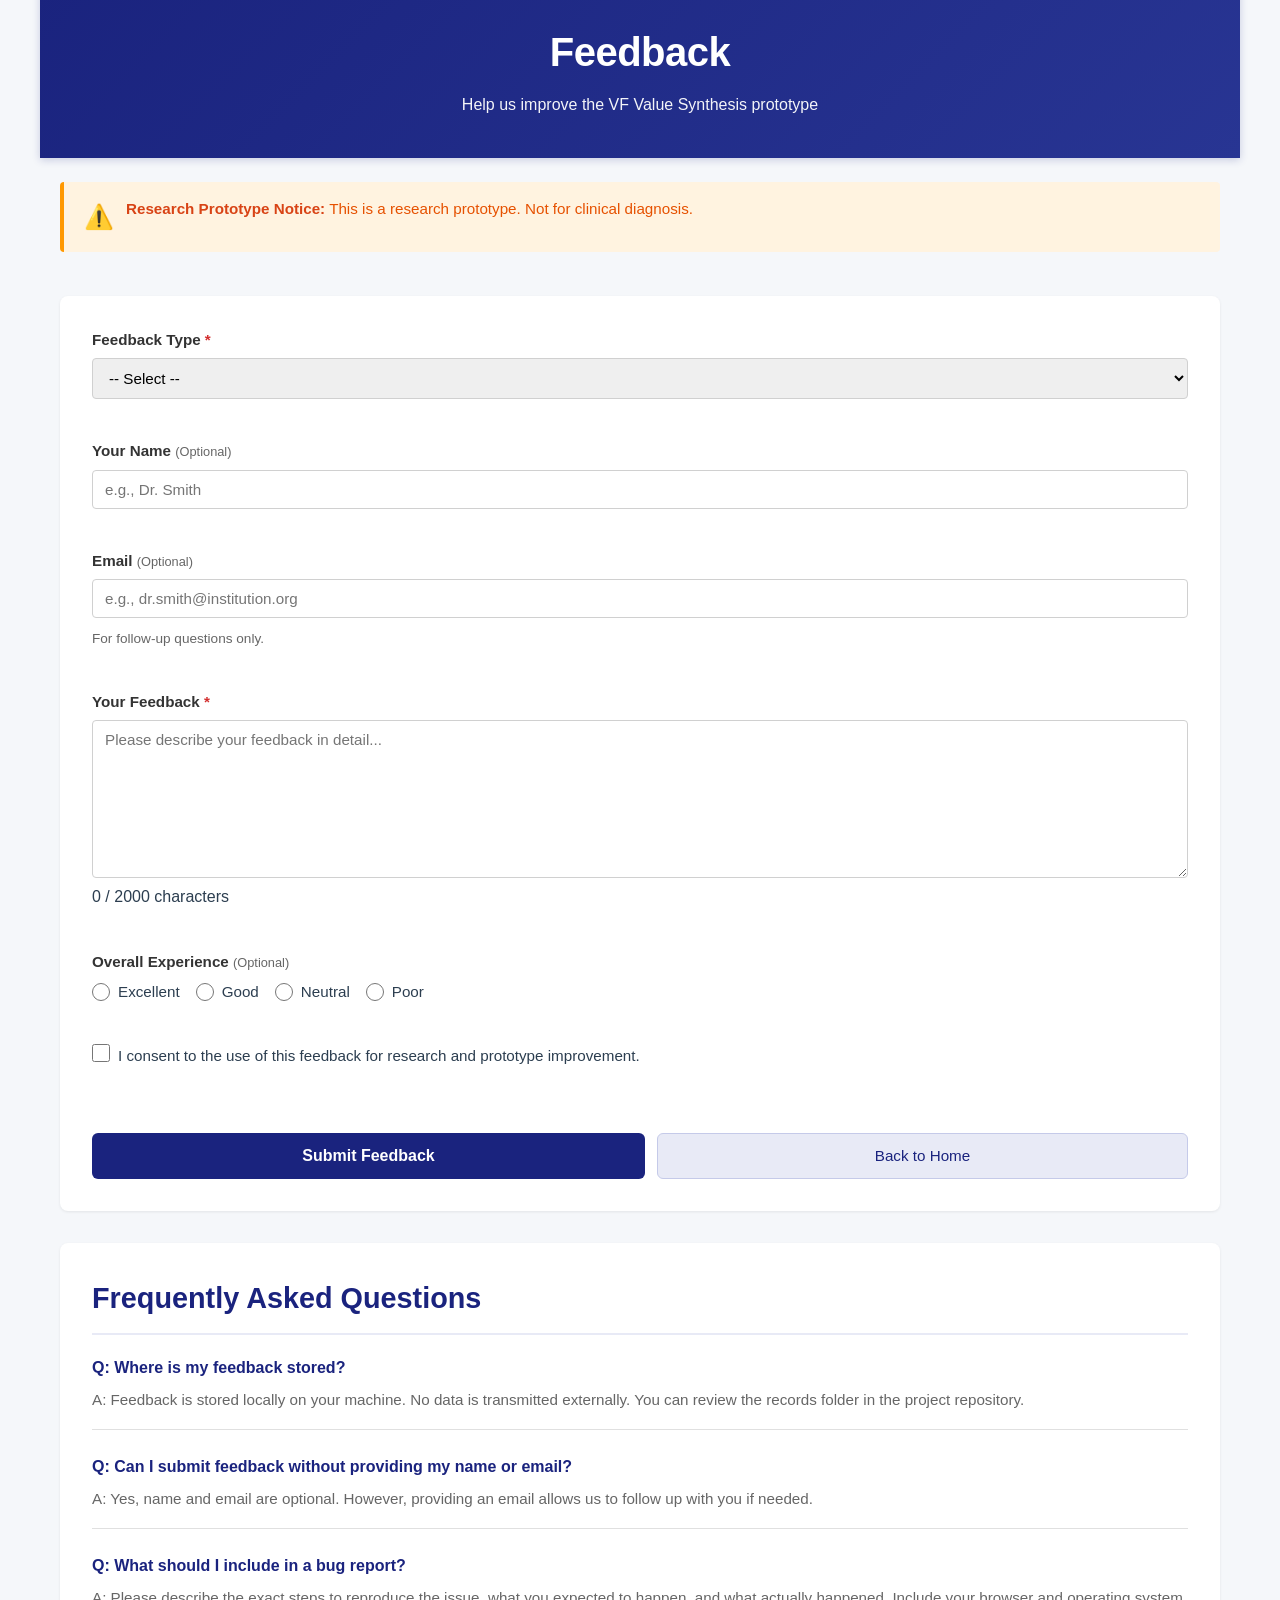
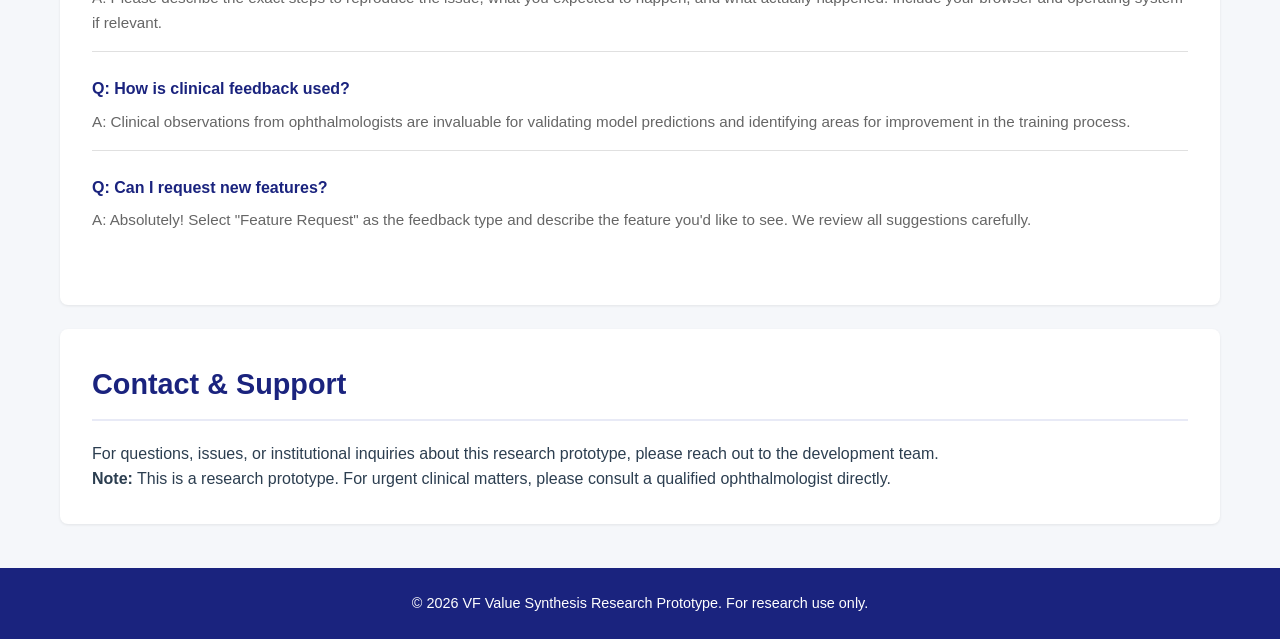
==== feedback.html @ eda14f96 "Initial commit: VF Value Synthesis - Medical AI Research Prototype - Refactored Jupyter notebook int" ====
<!DOCTYPE html>
<html lang="en">
<head>
    <meta charset="UTF-8">
    <meta name="viewport" content="width=device-width, initial-scale=1.0">
    <title>Feedback - VF Value Synthesis</title>
    <link rel="stylesheet" href="css/styles.css">
</head>
<body>
    <div class="container">
        <!-- Header -->
        <header class="header">
            <div class="header-content">
                <h1 class="header-title">Feedback</h1>
                <p class="header-subtitle">Help us improve the VF Value Synthesis prototype</p>
            </div>
        </header>

        <!-- Research Prototype Notice -->
        <div class="disclaimer-banner">
            <div class="disclaimer-icon">⚠️</div>
            <div class="disclaimer-text">
                <strong>Research Prototype Notice:</strong> This is a research prototype. Not for clinical diagnosis.
            </div>
        </div>

        <!-- Main Content -->
        <main class="main-content">
            <!-- Feedback Form Section -->
            <section class="section feedback-section">
                <form id="feedbackForm" class="feedback-form">
                    <!-- Feedback Type -->
                    <div class="form-group">
                        <label for="feedbackType" class="form-label">Feedback Type <span class="required-asterisk">*</span></label>
                        <select id="feedbackType" name="feedbackType" required class="form-select">
                            <option value="">-- Select --</option>
                            <option value="bug">Bug Report</option>
                            <option value="usability">Usability Suggestion</option>
                            <option value="feature">Feature Request</option>
                            <option value="clinical">Clinical Observation</option>
                            <option value="other">Other</option>
                        </select>
                        <span class="form-error" id="typeError"></span>
                    </div>

                    <!-- Your Name (Optional) -->
                    <div class="form-group">
                        <label for="name" class="form-label">Your Name <span class="optional-label">(Optional)</span></label>
                        <input 
                            type="text" 
                            id="name" 
                            name="name" 
                            placeholder="e.g., Dr. Smith"
                            class="form-input"
                        >
                    </div>

                    <!-- Your Email (Optional) -->
                    <div class="form-group">
                        <label for="email" class="form-label">Email <span class="optional-label">(Optional)</span></label>
                        <input 
                            type="email" 
                            id="email" 
                            name="email" 
                            placeholder="e.g., dr.smith@institution.org"
                            class="form-input"
                        >
                        <span class="form-help-text">For follow-up questions only.</span>
                    </div>

                    <!-- Feedback Message -->
                    <div class="form-group">
                        <label for="message" class="form-label">Your Feedback <span class="required-asterisk">*</span></label>
                        <textarea 
                            id="message" 
                            name="message" 
                            rows="8" 
                            placeholder="Please describe your feedback in detail..."
                            required
                            class="form-textarea"
                        ></textarea>
                        <span class="form-error" id="messageError"></span>
                        <div class="char-count">
                            <span id="charCount">0</span> / 2000 characters
                        </div>
                    </div>

                    <!-- Rating (Optional) -->
                    <div class="form-group">
                        <label class="form-label">Overall Experience <span class="optional-label">(Optional)</span></label>
                        <div class="rating-group">
                            <label class="radio-label">
                                <input type="radio" name="rating" value="excellent" class="form-radio">
                                <span>Excellent</span>
                            </label>
                            <label class="radio-label">
                                <input type="radio" name="rating" value="good" class="form-radio">
                                <span>Good</span>
                            </label>
                            <label class="radio-label">
                                <input type="radio" name="rating" value="neutral" class="form-radio">
                                <span>Neutral</span>
                            </label>
                            <label class="radio-label">
                                <input type="radio" name="rating" value="poor" class="form-radio">
                                <span>Poor</span>
                            </label>
                        </div>
                    </div>

                    <!-- Consent Checkbox -->
                    <div class="form-group">
                        <label class="checkbox-label-large">
                            <input type="checkbox" id="consent" name="consent" class="form-checkbox">
                            <span>I consent to the use of this feedback for research and prototype improvement.</span>
                        </label>
                    </div>

                    <!-- Submit Button -->
                    <div class="form-actions">
                        <button type="submit" id="submitFeedback" class="btn btn-primary btn-large">
                            Submit Feedback
                        </button>
                        <a href="index.html" class="btn btn-secondary">Back to Home</a>
                    </div>
                </form>

                <!-- Success Message -->
                <div id="feedbackSuccess" class="success-message" style="display: none;">
                    <h3>Thank You!</h3>
                    <p>Your feedback has been recorded locally and will help improve future versions of this prototype.</p>
                    <a href="index.html" class="btn btn-primary">Return to Home</a>
                </div>

                <!-- Error Message -->
                <div id="feedbackError" class="error-message" style="display: none;"></div>
            </section>

            <!-- FAQ Section -->
            <section class="section faq-section">
                <h2>Frequently Asked Questions</h2>
                
                <div class="faq-item">
                    <h4>Q: Where is my feedback stored?</h4>
                    <p>A: Feedback is stored locally on your machine. No data is transmitted externally. You can review the records folder in the project repository.</p>
                </div>

                <div class="faq-item">
                    <h4>Q: Can I submit feedback without providing my name or email?</h4>
                    <p>A: Yes, name and email are optional. However, providing an email allows us to follow up with you if needed.</p>
                </div>

                <div class="faq-item">
                    <h4>Q: What should I include in a bug report?</h4>
                    <p>A: Please describe the exact steps to reproduce the issue, what you expected to happen, and what actually happened. Include your browser and operating system if relevant.</p>
                </div>

                <div class="faq-item">
                    <h4>Q: How is clinical feedback used?</h4>
                    <p>A: Clinical observations from ophthalmologists are invaluable for validating model predictions and identifying areas for improvement in the training process.</p>
                </div>

                <div class="faq-item">
                    <h4>Q: Can I request new features?</h4>
                    <p>A: Absolutely! Select "Feature Request" as the feedback type and describe the feature you'd like to see. We review all suggestions carefully.</p>
                </div>
            </section>

            <!-- Contact Information -->
            <section class="section contact-section">
                <h2>Contact & Support</h2>
                <p>For questions, issues, or institutional inquiries about this research prototype, please reach out to the development team.</p>
                <p><strong>Note:</strong> This is a research prototype. For urgent clinical matters, please consult a qualified ophthalmologist directly.</p>
            </section>
        </main>
    </div>

    <!-- Footer -->
    <footer class="footer">
        <p>&copy; 2026 VF Value Synthesis Research Prototype. For research use only.</p>
    </footer>

    <!-- JavaScript -->
    <script src="js/app.js"></script>
</body>
</html>
---- css/styles.css ----
/* ============================================================================
   VF Value Synthesis - Global Styles
   ============================================================================ */

* {
    margin: 0;
    padding: 0;
    box-sizing: border-box;
}

html, body {
    height: 100%;
}

body {
    font-family: -apple-system, BlinkMacSystemFont, 'Segoe UI', Roboto, 'Helvetica Neue', Arial, sans-serif;
    color: #2c3e50;
    background-color: #f5f7fa;
    line-height: 1.6;
}

/* ============================================================================
   Layout
   ============================================================================ */

.container {
    max-width: 1200px;
    margin: 0 auto;
    padding: 0 20px;
    display: flex;
    flex-direction: column;
    min-height: 100vh;
}

/* ============================================================================
   Header
   ============================================================================ */

.header {
    background: linear-gradient(135deg, #1a237e 0%, #283593 100%);
    color: white;
    padding: 40px 20px;
    margin: -20px -20px 0 -20px;
    text-align: center;
    box-shadow: 0 2px 8px rgba(26, 35, 126, 0.2);
}

.header-content {
    max-width: 1200px;
    margin: 0 auto;
}

.header-title {
    font-size: 2.5rem;
    font-weight: 700;
    margin-bottom: 8px;
    letter-spacing: -0.5px;
}

.header-subtitle {
    font-size: 1rem;
    opacity: 0.95;
    font-weight: 300;
}

/* ============================================================================
   Disclaimer Banner
   ============================================================================ */

.disclaimer-banner {
    display: flex;
    align-items: flex-start;
    background-color: #fff3e0;
    border-left: 4px solid #ff9800;
    padding: 16px 20px;
    margin: 24px 0;
    border-radius: 4px;
    gap: 12px;
}

.disclaimer-icon {
    font-size: 1.5rem;
    flex-shrink: 0;
}

.disclaimer-text {
    font-size: 0.95rem;
    line-height: 1.5;
    color: #e65100;
}

.disclaimer-text strong {
    color: #d84315;
}

/* ============================================================================
   Main Content
   ============================================================================ */

.main-content {
    flex: 1;
    padding: 20px 0;
}

.section {
    background-color: white;
    border-radius: 8px;
    padding: 32px;
    margin-bottom: 24px;
    box-shadow: 0 1px 3px rgba(0, 0, 0, 0.08);
}

.section h2 {
    font-size: 1.8rem;
    margin-bottom: 20px;
    color: #1a237e;
    border-bottom: 2px solid #e8eaf6;
    padding-bottom: 12px;
}

.section h3 {
    font-size: 1.3rem;
    margin-bottom: 16px;
    color: #283593;
}

/* ============================================================================
   Buttons
   ============================================================================ */

.btn {
    display: inline-block;
    padding: 10px 20px;
    border-radius: 6px;
    text-decoration: none;
    font-size: 0.95rem;
    font-weight: 500;
    border: none;
    cursor: pointer;
    transition: all 0.3s ease;
    text-align: center;
}

.btn-primary {
    background-color: #1a237e;
    color: white;
}

.btn-primary:hover {
    background-color: #0d1a5e;
    box-shadow: 0 4px 12px rgba(26, 35, 126, 0.3);
}

.btn-primary:disabled {
    background-color: #ccc;
    cursor: not-allowed;
    opacity: 0.6;
}

.btn-secondary {
    background-color: #e8eaf6;
    color: #1a237e;
    border: 1px solid #c5cae9;
}

.btn-secondary:hover {
    background-color: #c5cae9;
    border-color: #1a237e;
}

.btn-large {
    padding: 14px 32px;
    font-size: 1rem;
    font-weight: 600;
}

.button-group {
    display: flex;
    gap: 12px;
    flex-wrap: wrap;
}

/* ============================================================================
   Forms
   ============================================================================ */

.form-section {
    max-width: 800px;
}

.prediction-form,
.feedback-form {
    display: flex;
    flex-direction: column;
    gap: 24px;
}

.form-fieldset {
    border: 1px solid #e0e0e0;
    border-radius: 6px;
    padding: 20px;
    background-color: #fafafa;
}

.fieldset-legend {
    font-size: 1.1rem;
    font-weight: 600;
    color: #1a237e;
    margin-bottom: 12px;
    display: block;
}

.form-group {
    display: flex;
    flex-direction: column;
    gap: 6px;
    margin-bottom: 16px;
}

.form-label {
    font-weight: 600;
    color: #333;
    font-size: 0.95rem;
}

.required-asterisk {
    color: #d32f2f;
}

.optional-label {
    font-size: 0.8rem;
    font-weight: 400;
    color: #666;
}

.form-input,
.form-textarea,
.form-select {
    padding: 10px 12px;
    border: 1px solid #d0d0d0;
    border-radius: 4px;
    font-size: 0.95rem;
    font-family: inherit;
    transition: border-color 0.2s, box-shadow 0.2s;
}

.form-input:focus,
.form-textarea:focus,
.form-select:focus {
    outline: none;
    border-color: #1a237e;
    box-shadow: 0 0 0 3px rgba(26, 35, 126, 0.1);
}

.form-input-file {
    padding: 8px;
    border: 2px dashed #d0d0d0;
    border-radius: 4px;
    cursor: pointer;
    transition: border-color 0.2s;
}

.form-input-file:hover {
    border-color: #1a237e;
}

.form-textarea {
    resize: vertical;
    min-height: 120px;
}

.form-slider {
    width: 100%;
    height: 6px;
    border-radius: 3px;
    background: linear-gradient(to right, #c5cae9, #1a237e);
    outline: none;
    -webkit-appearance: none;
}

.form-slider::-webkit-slider-thumb {
    -webkit-appearance: none;
    appearance: none;
    width: 20px;
    height: 20px;
    border-radius: 50%;
    background: #1a237e;
    cursor: pointer;
    box-shadow: 0 2px 4px rgba(0, 0, 0, 0.2);
}

.form-slider::-moz-range-thumb {
    width: 20px;
    height: 20px;
    border-radius: 50%;
    background: #1a237e;
    cursor: pointer;
    border: none;
    box-shadow: 0 2px 4px rgba(0, 0, 0, 0.2);
}

.form-help-text,
.form-error {
    font-size: 0.85rem;
    margin-top: 4px;
}

.form-help-text {
    color: #666;
}

.form-error {
    color: #d32f2f;
    display: none;
}

.form-error.show {
    display: block;
}

/* ============================================================================
   Checkboxes & Radio Buttons
   ============================================================================ */

.checkbox-group,
.rating-group {
    display: flex;
    gap: 16px;
    flex-wrap: wrap;
}

.checkbox-label,
.radio-label {
    display: flex;
    align-items: center;
    gap: 8px;
    cursor: pointer;
    font-size: 0.95rem;
}

.checkbox-label-large {
    display: flex;
    align-items: flex-start;
    gap: 8px;
    cursor: pointer;
    font-size: 0.95rem;
}

.form-checkbox,
.form-radio {
    cursor: pointer;
    width: 18px;
    height: 18px;
}

/* ============================================================================
   Image Preview
   ============================================================================ */

.image-preview-container {
    margin-top: 16px;
    padding: 12px;
    background-color: #f5f5f5;
    border-radius: 6px;
}

.image-preview-label {
    font-size: 0.9rem;
    font-weight: 600;
    color: #333;
    margin-bottom: 8px;
}

.preview-image {
    max-width: 100%;
    max-height: 400px;
    border-radius: 4px;
    display: block;
}

/* ============================================================================
   Results Display
   ============================================================================ */

.results-grid {
    display: grid;
    grid-template-columns: repeat(auto-fit, minmax(300px, 1fr));
    gap: 20px;
    margin: 20px 0;
}

.results-card {
    background-color: #f9f9f9;
    border: 1px solid #e0e0e0;
    border-radius: 6px;
    padding: 20px;
}

.results-card h3 {
    margin-bottom: 16px;
    font-size: 1.1rem;
    color: #1a237e;
}

.image-card {
    grid-column: span 1;
}

.params-card {
    grid-column: span 1;
}

.result-image-container {
    background-color: #e8eaf6;
    border-radius: 4px;
    overflow: hidden;
}

.result-image {
    width: 100%;
    height: auto;
    display: block;
}

.params-list {
    display: grid;
    grid-template-columns: auto 1fr;
    gap: 12px 16px;
}

.params-list dt {
    font-weight: 600;
    color: #333;
}

.params-list dd {
    color: #666;
}

.output-id {
    font-family: 'Courier New', monospace;
    font-size: 0.85rem;
    word-break: break-all;
}

/* ============================================================================
   Statistics Cards
   ============================================================================ */

.statistics-grid {
    display: grid;
    grid-template-columns: repeat(auto-fit, minmax(150px, 1fr));
    gap: 16px;
    margin: 20px 0;
}

.stat-card {
    background: linear-gradient(135deg, #e8eaf6 0%, #f3e5f5 100%);
    border-radius: 8px;
    padding: 20px;
    text-align: center;
    box-shadow: 0 2px 4px rgba(0, 0, 0, 0.05);
}

.stat-label {
    font-size: 0.85rem;
    color: #666;
    font-weight: 600;
    text-transform: uppercase;
    letter-spacing: 0.5px;
}

.stat-value {
    font-size: 2rem;
    font-weight: 700;
    color: #1a237e;
    margin: 8px 0;
}

.stat-unit {
    font-size: 0.9rem;
    color: #999;
}

/* ============================================================================
   VF Visualization
   ============================================================================ */

.vf-visualization {
    margin-top: 32px;
}

.visualization-help {
    color: #666;
    font-size: 0.95rem;
    margin-bottom: 20px;
}

.vf-grid-wrapper {
    background-color: #fafafa;
    border-radius: 6px;
    padding: 20px;
    display: flex;
    justify-content: center;
    margin: 20px 0;
}

.vf-canvas {
    max-width: 100%;
    height: auto;
    border: 1px solid #e0e0e0;
    border-radius: 4px;
}

.canvas-controls {
    display: flex;
    justify-content: center;
    margin: 16px 0;
}

/* ============================================================================
   Tables
   ============================================================================ */

.table-wrapper {
    overflow-x: auto;
    background-color: #fafafa;
    border-radius: 6px;
    padding: 16px;
}

.vf-table {
    width: 100%;
    border-collapse: collapse;
    font-size: 0.9rem;
}

.vf-table thead {
    background-color: #e8eaf6;
    color: #1a237e;
}

.vf-table th {
    padding: 12px;
    text-align: left;
    font-weight: 600;
    border-bottom: 2px solid #c5cae9;
}

.vf-table td {
    padding: 10px 12px;
    border-bottom: 1px solid #e0e0e0;
}

.vf-table tbody tr:hover {
    background-color: #f3e5f5;
}

/* ============================================================================
   Feature Grid (Landing Page)
   ============================================================================ */

.feature-grid {
    display: grid;
    grid-template-columns: repeat(auto-fit, minmax(200px, 1fr));
    gap: 20px;
    margin: 20px 0;
}

.feature-card {
    background: linear-gradient(135deg, #e8eaf6 0%, #f3e5f5 100%);
    border-radius: 8px;
    padding: 24px;
    border-left: 4px solid #1a237e;
}

.feature-card h3 {
    margin-bottom: 8px;
    font-size: 1rem;
    color: #1a237e;
}

.feature-card p {
    font-size: 0.9rem;
    color: #666;
}

/* ============================================================================
   Steps List
   ============================================================================ */

.steps-list {
    list-style: none;
    margin: 20px 0;
}

.steps-list li {
    padding: 16px;
    margin-bottom: 12px;
    background-color: #f9f9f9;
    border-left: 4px solid #1a237e;
    border-radius: 4px;
}

.steps-list strong {
    display: block;
    color: #1a237e;
    margin-bottom: 4px;
}

/* ============================================================================
   Lists & Guidelines
   ============================================================================ */

.notes-list,
.guidelines-list,
.interpretation-list {
    list-style: none;
    margin: 16px 0;
}

.notes-list li,
.guidelines-list li,
.interpretation-list li {
    padding: 10px 0 10px 28px;
    position: relative;
}

.notes-list li:before,
.guidelines-list li:before,
.interpretation-list li:before {
    content: "•";
    position: absolute;
    left: 0;
    color: #1a237e;
    font-weight: bold;
    font-size: 1.2rem;
}

/* ============================================================================
   Loading Spinner
   ============================================================================ */

.loading-spinner {
    text-align: center;
    padding: 40px;
    margin: 20px 0;
}

.spinner-circle {
    width: 50px;
    height: 50px;
    border: 4px solid #e8eaf6;
    border-top: 4px solid #1a237e;
    border-radius: 50%;
    animation: spin 1s linear infinite;
    margin: 0 auto 20px;
}

@keyframes spin {
    0% { transform: rotate(0deg); }
    100% { transform: rotate(360deg); }
}

#loadingText {
    color: #666;
    font-size: 0.95rem;
}

/* ============================================================================
   Messages
   ============================================================================ */

.error-message,
.success-message {
    padding: 16px 20px;
    border-radius: 6px;
    margin: 20px 0;
    border-left: 4px solid;
}

.error-message {
    background-color: #ffebee;
    border-left-color: #d32f2f;
    color: #b71c1c;
}

.success-message {
    background-color: #e8f5e9;
    border-left-color: #388e3c;
    color: #1b5e20;
}

.success-message h3 {
    margin-bottom: 8px;
    color: #1b5e20;
}

/* ============================================================================
   Grid Layouts
   ============================================================================ */

.requirements-grid {
    display: grid;
    grid-template-columns: repeat(auto-fit, minmax(250px, 1fr));
    gap: 20px;
    margin: 20px 0;
}

.requirement-item {
    background-color: #f9f9f9;
    border-radius: 6px;
    padding: 20px;
    border-left: 4px solid;
}

.requirement-item.required {
    border-left-color: #2196f3;
}

.requirement-item.optional {
    border-left-color: #4caf50;
}

.requirement-item h4 {
    margin-bottom: 12px;
    font-size: 1rem;
}

.requirement-item ul {
    list-style: none;
    padding: 0;
}

.requirement-item li {
    padding: 6px 0;
    font-size: 0.9rem;
    color: #666;
}

/* ============================================================================
   FAQ
   ============================================================================ */

.faq-section {
    margin-top: 32px;
}

.faq-item {
    margin-bottom: 24px;
    padding-bottom: 16px;
    border-bottom: 1px solid #e0e0e0;
}

.faq-item:last-child {
    border-bottom: none;
}

.faq-item h4 {
    color: #1a237e;
    margin-bottom: 8px;
    font-size: 1rem;
}

.faq-item p {
    color: #666;
    font-size: 0.95rem;
    line-height: 1.6;
}

/* ============================================================================
   Slider Display
   ============================================================================ */

.slider-display {
    display: flex;
    align-items: center;
    gap: 8px;
    margin-top: 8px;
    font-weight: 600;
    color: #1a237e;
}

#stepsValue {
    font-size: 1.2rem;
}

/* ============================================================================
   Form Actions
   ============================================================================ */

.form-actions {
    display: flex;
    gap: 12px;
    margin-top: 24px;
    flex-wrap: wrap;
}

.form-actions .btn {
    flex: 1;
    min-width: 150px;
}

/* ============================================================================
   CTA Section
   ============================================================================ */

.cta-section {
    background: linear-gradient(135deg, #e8eaf6 0%, #f3e5f5 100%);
    text-align: center;
    border: 2px solid #c5cae9;
}

.cta-section h2 {
    color: #1a237e;
}

.cta-section p {
    margin-bottom: 20px;
    font-size: 1.05rem;
    color: #333;
}

.btn-large {
    margin: 0 auto;
}

/* ============================================================================
   Footer
   ============================================================================ */

.footer {
    background-color: #1a237e;
    color: white;
    text-align: center;
    padding: 24px 20px;
    margin-top: auto;
    font-size: 0.9rem;
}

.footer-nav {
    display: flex;
    justify-content: center;
    gap: 20px;
    margin-bottom: 20px;
    flex-wrap: wrap;
}

.nav-link {
    color: white;
    text-decoration: none;
    transition: opacity 0.2s;
}

.nav-link:hover {
    opacity: 0.8;
    text-decoration: underline;
}

/* ============================================================================
   Info Panel
   ============================================================================ */

.info-panel {
    background-color: #e8eaf6;
    border-left: 4px solid #1a237e;
}

.info-panel h3 {
    color: #1a237e;
}

.info-panel .guidelines-list li {
    color: #333;
}

/* ============================================================================
   Responsive Design
   ============================================================================ */

@media (max-width: 768px) {
    .header-title {
        font-size: 1.8rem;
    }

    .section {
        padding: 20px;
    }

    .results-grid {
        grid-template-columns: 1fr;
    }

    .statistics-grid {
        grid-template-columns: repeat(2, 1fr);
    }

    .feature-grid {
        grid-template-columns: 1fr;
    }

    .requirements-grid {
        grid-template-columns: 1fr;
    }

    .checkbox-group,
    .rating-group {
        flex-direction: column;
        gap: 8px;
    }

    .form-actions {
        flex-direction: column;
    }

    .form-actions .btn {
        width: 100%;
    }

    .button-group {
        flex-direction: column;
    }

    .button-group .btn {
        width: 100%;
    }

    .vf-table {
        font-size: 0.8rem;
    }

    .vf-table th,
    .vf-table td {
        padding: 8px;
    }
}

@media (max-width: 480px) {
    .container {
        padding: 0 12px;
    }

    .header {
        padding: 24px 12px;
        margin: -12px -12px 0 -12px;
    }

    .header-title {
        font-size: 1.4rem;
    }

    .header-subtitle {
        font-size: 0.9rem;
    }

    .section {
        padding: 16px;
        border-radius: 4px;
    }

    .section h2 {
        font-size: 1.4rem;
    }

    .statistics-grid {
        grid-template-columns: repeat(2, 1fr);
    }

    .disclaimer-banner {
        flex-direction: column;
    }

    .disclaimer-icon {
        font-size: 1.2rem;
    }

    .disclaimer-text {
        font-size: 0.85rem;
    }
}
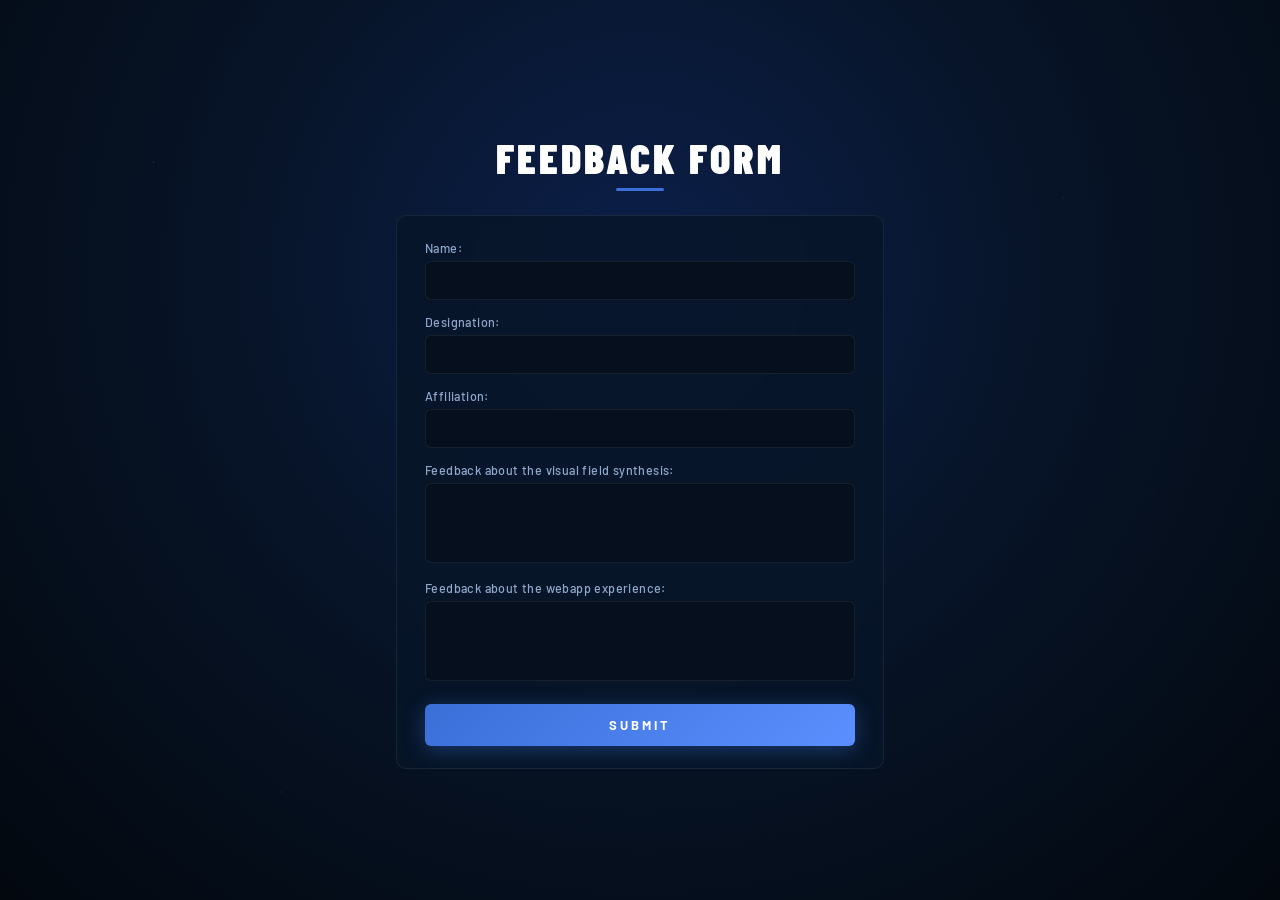
==== commit cc76a54a: "Update feedback.html" ====
--- a/feedback.html
+++ b/feedback.html
@@ -1,186 +1,266 @@
 <!DOCTYPE html>
 <html lang="en">
 <head>
-    <meta charset="UTF-8">
-    <meta name="viewport" content="width=device-width, initial-scale=1.0">
-    <title>Feedback - VF Value Synthesis</title>
-    <link rel="stylesheet" href="css/styles.css">
+<meta charset="UTF-8">
+<meta name="viewport" content="width=device-width, initial-scale=1.0">
+<title>Feedback - VF Value Synthesis</title>
+<style>
+  @import url('https://fonts.googleapis.com/css2?family=Barlow:wght@400;500;600;700;900&family=Barlow+Condensed:wght@700;900&display=swap');
+
+  *, *::before, *::after { box-sizing: border-box; margin: 0; padding: 0; }
+
+  :root {
+    --bg: #03080f;
+    --panel: rgba(8,22,41,0.85);
+    --field: #060f1e;
+    --border: rgba(255,255,255,0.07);
+    --border-focus: #3a6fd8;
+    --blue: #3a6fd8;
+    --blue-bright: #5b8fff;
+    --white: #ffffff;
+    --dim: #7a91b5;
+    --label: #8fa8cc;
+  }
+
+  html, body {
+    height: 100%;
+    overflow: hidden;
+  }
+
+  body {
+    font-family: 'Barlow', sans-serif;
+    background: radial-gradient(ellipse at 50% 30%, #0c1f4a 0%, #071428 45%, #03080f 100%);
+    display: flex;
+    align-items: center;
+    justify-content: center;
+    min-height: 100vh;
+    color: var(--white);
+  }
+
+  body::before {
+    content: '';
+    position: fixed;
+    inset: 0;
+    background-image:
+      radial-gradient(1px 1px at 12% 18%, rgba(255,255,255,0.2) 0%, transparent 100%),
+      radial-gradient(1px 1px at 83% 22%, rgba(255,255,255,0.15) 0%, transparent 100%),
+      radial-gradient(1px 1px at 58% 78%, rgba(255,255,255,0.2) 0%, transparent 100%),
+      radial-gradient(1px 1px at 22% 88%, rgba(255,255,255,0.15) 0%, transparent 100%),
+      radial-gradient(1px 1px at 90% 55%, rgba(255,255,255,0.1) 0%, transparent 100%);
+    pointer-events: none;
+  }
+
+  .page {
+    position: relative;
+    z-index: 1;
+    width: 100%;
+    max-width: 520px;
+    padding: 0 16px;
+    animation: fadeUp 0.7s ease forwards;
+  }
+
+  @keyframes fadeUp {
+    from { opacity: 0; transform: translateY(16px); }
+    to { opacity: 1; transform: translateY(0); }
+  }
+
+  .heading {
+    font-family: 'Barlow Condensed', sans-serif;
+    font-size: clamp(28px, 5vw, 42px);
+    font-weight: 900;
+    letter-spacing: 3px;
+    text-align: center;
+    text-transform: uppercase;
+    color: var(--white);
+    margin-bottom: 6px;
+  }
+
+  .heading-underline {
+    width: 48px; height: 3px;
+    background: var(--blue);
+    margin: 0 auto 24px;
+    border-radius: 2px;
+  }
+
+  .form-card {
+    background: var(--panel);
+    border: 1px solid var(--border);
+    border-radius: 10px;
+    padding: 24px 28px 22px;
+    backdrop-filter: blur(10px);
+  }
+
+  .form-group {
+    margin-bottom: 14px;
+  }
+
+  label {
+    display: block;
+    font-size: 12.5px;
+    font-weight: 500;
+    color: var(--label);
+    margin-bottom: 5px;
+    letter-spacing: 0.4px;
+  }
+
+  input[type="text"],
+  textarea {
+    width: 100%;
+    background: var(--field);
+    border: 1px solid var(--border);
+    border-radius: 6px;
+    color: var(--white);
+    font-family: 'Barlow', sans-serif;
+    font-size: 13.5px;
+    padding: 10px 13px;
+    outline: none;
+    transition: border-color 0.2s, box-shadow 0.2s;
+    resize: none;
+  }
+
+  input[type="text"]:focus,
+  textarea:focus {
+    border-color: var(--border-focus);
+    box-shadow: 0 0 0 3px rgba(58,111,216,0.12);
+  }
+
+  input::placeholder,
+  textarea::placeholder { color: transparent; }
+
+  textarea {
+    min-height: 80px;
+  }
+
+  .btn-submit {
+    width: 100%;
+    background: linear-gradient(135deg, #3a6fd8, #5b8fff);
+    color: #fff;
+    border: none;
+    padding: 13px;
+    font-family: 'Barlow', sans-serif;
+    font-size: 13px;
+    font-weight: 700;
+    letter-spacing: 3px;
+    text-transform: uppercase;
+    border-radius: 6px;
+    cursor: pointer;
+    margin-top: 6px;
+    transition: all 0.25s ease;
+    box-shadow: 0 4px 20px rgba(58,111,216,0.4);
+  }
+
+  .btn-submit:hover {
+    background: linear-gradient(135deg, #4d84ff, #6f9fff);
+    box-shadow: 0 6px 28px rgba(77,132,255,0.6);
+    transform: translateY(-1px);
+  }
+
+  /* Success state */
+  .success-msg {
+    display: none;
+    text-align: center;
+    padding: 32px;
+  }
+
+  .success-msg h3 {
+    font-family: 'Barlow Condensed', sans-serif;
+    font-size: 26px;
+    font-weight: 900;
+    letter-spacing: 2px;
+    text-transform: uppercase;
+    margin-bottom: 10px;
+    color: var(--blue-bright);
+  }
+
+  .success-msg p { color: var(--dim); font-size: 14px; margin-bottom: 20px; }
+
+  .btn-home {
+    display: inline-block;
+    background: linear-gradient(135deg, #3a6fd8, #5b8fff);
+    color: #fff;
+    border: none;
+    padding: 11px 32px;
+    font-family: 'Barlow', sans-serif;
+    font-size: 13px;
+    font-weight: 600;
+    letter-spacing: 1px;
+    border-radius: 6px;
+    cursor: pointer;
+    text-decoration: none;
+    transition: all 0.25s ease;
+  }
+
+  .btn-home:hover { transform: translateY(-1px); }
+
+  @media (max-width: 600px) {
+    html, body { overflow: auto; }
+    .form-card { padding: 18px 16px; }
+    .heading { font-size: 28px; }
+  }
+</style>
 </head>
 <body>
-    <div class="container">
-        <!-- Header -->
-        <header class="header">
-            <div class="header-content">
-                <h1 class="header-title">Feedback</h1>
-                <p class="header-subtitle">Help us improve the VF Value Synthesis prototype</p>
-            </div>
-        </header>
-
-        <!-- Research Prototype Notice -->
-        <div class="disclaimer-banner">
-            <div class="disclaimer-icon">⚠️</div>
-            <div class="disclaimer-text">
-                <strong>Research Prototype Notice:</strong> This is a research prototype. Not for clinical diagnosis.
-            </div>
-        </div>
-
-        <!-- Main Content -->
-        <main class="main-content">
-            <!-- Feedback Form Section -->
-            <section class="section feedback-section">
-                <form id="feedbackForm" class="feedback-form">
-                    <!-- Feedback Type -->
-                    <div class="form-group">
-                        <label for="feedbackType" class="form-label">Feedback Type <span class="required-asterisk">*</span></label>
-                        <select id="feedbackType" name="feedbackType" required class="form-select">
-                            <option value="">-- Select --</option>
-                            <option value="bug">Bug Report</option>
-                            <option value="usability">Usability Suggestion</option>
-                            <option value="feature">Feature Request</option>
-                            <option value="clinical">Clinical Observation</option>
-                            <option value="other">Other</option>
-                        </select>
-                        <span class="form-error" id="typeError"></span>
-                    </div>
-
-                    <!-- Your Name (Optional) -->
-                    <div class="form-group">
-                        <label for="name" class="form-label">Your Name <span class="optional-label">(Optional)</span></label>
-                        <input 
-                            type="text" 
-                            id="name" 
-                            name="name" 
-                            placeholder="e.g., Dr. Smith"
-                            class="form-input"
-                        >
-                    </div>
-
-                    <!-- Your Email (Optional) -->
-                    <div class="form-group">
-                        <label for="email" class="form-label">Email <span class="optional-label">(Optional)</span></label>
-                        <input 
-                            type="email" 
-                            id="email" 
-                            name="email" 
-                            placeholder="e.g., dr.smith@institution.org"
-                            class="form-input"
-                        >
-                        <span class="form-help-text">For follow-up questions only.</span>
-                    </div>
-
-                    <!-- Feedback Message -->
-                    <div class="form-group">
-                        <label for="message" class="form-label">Your Feedback <span class="required-asterisk">*</span></label>
-                        <textarea 
-                            id="message" 
-                            name="message" 
-                            rows="8" 
-                            placeholder="Please describe your feedback in detail..."
-                            required
-                            class="form-textarea"
-                        ></textarea>
-                        <span class="form-error" id="messageError"></span>
-                        <div class="char-count">
-                            <span id="charCount">0</span> / 2000 characters
-                        </div>
-                    </div>
-
-                    <!-- Rating (Optional) -->
-                    <div class="form-group">
-                        <label class="form-label">Overall Experience <span class="optional-label">(Optional)</span></label>
-                        <div class="rating-group">
-                            <label class="radio-label">
-                                <input type="radio" name="rating" value="excellent" class="form-radio">
-                                <span>Excellent</span>
-                            </label>
-                            <label class="radio-label">
-                                <input type="radio" name="rating" value="good" class="form-radio">
-                                <span>Good</span>
-                            </label>
-                            <label class="radio-label">
-                                <input type="radio" name="rating" value="neutral" class="form-radio">
-                                <span>Neutral</span>
-                            </label>
-                            <label class="radio-label">
-                                <input type="radio" name="rating" value="poor" class="form-radio">
-                                <span>Poor</span>
-                            </label>
-                        </div>
-                    </div>
-
-                    <!-- Consent Checkbox -->
-                    <div class="form-group">
-                        <label class="checkbox-label-large">
-                            <input type="checkbox" id="consent" name="consent" class="form-checkbox">
-                            <span>I consent to the use of this feedback for research and prototype improvement.</span>
-                        </label>
-                    </div>
-
-                    <!-- Submit Button -->
-                    <div class="form-actions">
-                        <button type="submit" id="submitFeedback" class="btn btn-primary btn-large">
-                            Submit Feedback
-                        </button>
-                        <a href="index.html" class="btn btn-secondary">Back to Home</a>
-                    </div>
-                </form>
-
-                <!-- Success Message -->
-                <div id="feedbackSuccess" class="success-message" style="display: none;">
-                    <h3>Thank You!</h3>
-                    <p>Your feedback has been recorded locally and will help improve future versions of this prototype.</p>
-                    <a href="index.html" class="btn btn-primary">Return to Home</a>
-                </div>
-
-                <!-- Error Message -->
-                <div id="feedbackError" class="error-message" style="display: none;"></div>
-            </section>
-
-            <!-- FAQ Section -->
-            <section class="section faq-section">
-                <h2>Frequently Asked Questions</h2>
-                
-                <div class="faq-item">
-                    <h4>Q: Where is my feedback stored?</h4>
-                    <p>A: Feedback is stored locally on your machine. No data is transmitted externally. You can review the records folder in the project repository.</p>
-                </div>
-
-                <div class="faq-item">
-                    <h4>Q: Can I submit feedback without providing my name or email?</h4>
-                    <p>A: Yes, name and email are optional. However, providing an email allows us to follow up with you if needed.</p>
-                </div>
-
-                <div class="faq-item">
-                    <h4>Q: What should I include in a bug report?</h4>
-                    <p>A: Please describe the exact steps to reproduce the issue, what you expected to happen, and what actually happened. Include your browser and operating system if relevant.</p>
-                </div>
-
-                <div class="faq-item">
-                    <h4>Q: How is clinical feedback used?</h4>
-                    <p>A: Clinical observations from ophthalmologists are invaluable for validating model predictions and identifying areas for improvement in the training process.</p>
-                </div>
-
-                <div class="faq-item">
-                    <h4>Q: Can I request new features?</h4>
-                    <p>A: Absolutely! Select "Feature Request" as the feedback type and describe the feature you'd like to see. We review all suggestions carefully.</p>
-                </div>
-            </section>
-
-            <!-- Contact Information -->
-            <section class="section contact-section">
-                <h2>Contact & Support</h2>
-                <p>For questions, issues, or institutional inquiries about this research prototype, please reach out to the development team.</p>
-                <p><strong>Note:</strong> This is a research prototype. For urgent clinical matters, please consult a qualified ophthalmologist directly.</p>
-            </section>
-        </main>
+<div class="page">
+  <h1 class="heading">Feedback Form</h1>
+  <div class="heading-underline"></div>
+
+  <div class="form-card">
+    <div id="formContent">
+      <div class="form-group">
+        <label>Name:</label>
+        <input type="text" id="fbName" autocomplete="name">
+      </div>
+
+      <div class="form-group">
+        <label>Designation:</label>
+        <input type="text" id="fbDesignation">
+      </div>
+
+      <div class="form-group">
+        <label>Affiliation:</label>
+        <input type="text" id="fbAffiliation">
+      </div>
+
+      <div class="form-group">
+        <label>Feedback about the visual field synthesis:</label>
+        <textarea id="fbVF" rows="3"></textarea>
+      </div>
+
+      <div class="form-group">
+        <label>Feedback about the webapp experience:</label>
+        <textarea id="fbWebapp" rows="3"></textarea>
+      </div>
+
+      <button class="btn-submit" onclick="submitFeedback()">Submit</button>
     </div>
 
-    <!-- Footer -->
-    <footer class="footer">
-        <p>&copy; 2026 VF Value Synthesis Research Prototype. For research use only.</p>
-    </footer>
-
-    <!-- JavaScript -->
-    <script src="js/app.js"></script>
+    <div class="success-msg" id="successMsg">
+      <h3>Thank You!</h3>
+      <p>Your feedback has been recorded and will help improve future versions of this prototype.</p>
+      <a href="index.html" class="btn-home">Return to Home</a>
+    </div>
+  </div>
+</div>
+
+<script>
+  function submitFeedback() {
+    const fb = {
+      name: document.getElementById('fbName').value,
+      designation: document.getElementById('fbDesignation').value,
+      affiliation: document.getElementById('fbAffiliation').value,
+      vfFeedback: document.getElementById('fbVF').value,
+      webappFeedback: document.getElementById('fbWebapp').value,
+      timestamp: new Date().toISOString()
+    };
+
+    // Store locally
+    const existing = JSON.parse(localStorage.getItem('vfFeedback') || '[]');
+    existing.push(fb);
+    localStorage.setItem('vfFeedback', JSON.stringify(existing));
+
+    document.getElementById('formContent').style.display = 'none';
+    document.getElementById('successMsg').style.display = 'block';
+  }
+</script>
 </body>
 </html>
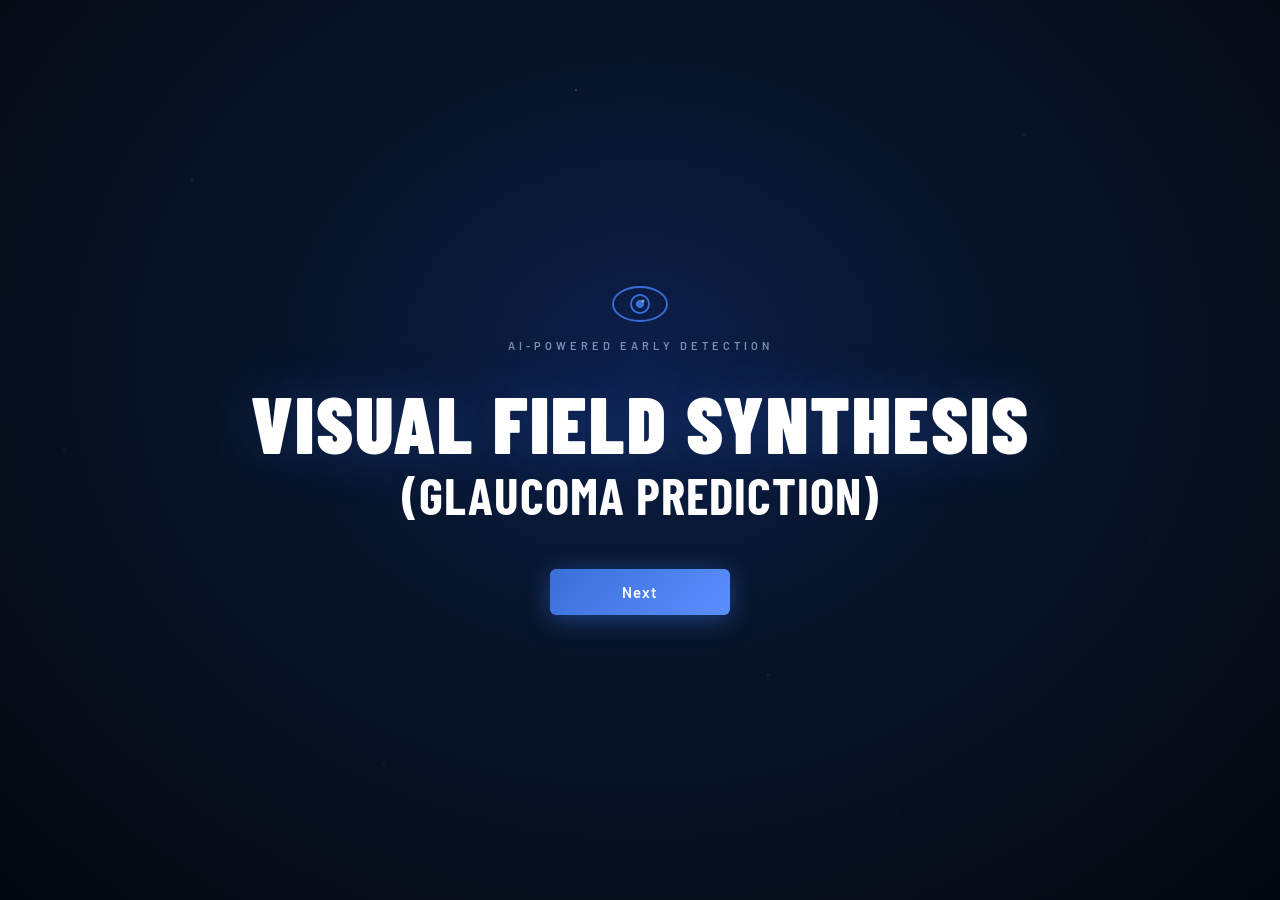
==== commit 27c1fbee: "Update feedback.html" ====
--- a/feedback.html
+++ b/feedback.html
@@ -4,201 +4,152 @@
 <meta charset="UTF-8">
 <meta name="viewport" content="width=device-width, initial-scale=1.0">
 <title>Feedback - VF Value Synthesis</title>
+
 <style>
-  @import url('https://fonts.googleapis.com/css2?family=Barlow:wght@400;500;600;700;900&family=Barlow+Condensed:wght@700;900&display=swap');
-
-  *, *::before, *::after { box-sizing: border-box; margin: 0; padding: 0; }
-
-  :root {
-    --bg: #03080f;
-    --panel: rgba(8,22,41,0.85);
-    --field: #060f1e;
-    --border: rgba(255,255,255,0.07);
-    --border-focus: #3a6fd8;
-    --blue: #3a6fd8;
-    --blue-bright: #5b8fff;
-    --white: #ffffff;
-    --dim: #7a91b5;
-    --label: #8fa8cc;
-  }
-
-  html, body {
-    height: 100%;
-    overflow: hidden;
-  }
-
-  body {
-    font-family: 'Barlow', sans-serif;
-    background: radial-gradient(ellipse at 50% 30%, #0c1f4a 0%, #071428 45%, #03080f 100%);
-    display: flex;
-    align-items: center;
-    justify-content: center;
-    min-height: 100vh;
-    color: var(--white);
-  }
-
-  body::before {
-    content: '';
-    position: fixed;
-    inset: 0;
-    background-image:
-      radial-gradient(1px 1px at 12% 18%, rgba(255,255,255,0.2) 0%, transparent 100%),
-      radial-gradient(1px 1px at 83% 22%, rgba(255,255,255,0.15) 0%, transparent 100%),
-      radial-gradient(1px 1px at 58% 78%, rgba(255,255,255,0.2) 0%, transparent 100%),
-      radial-gradient(1px 1px at 22% 88%, rgba(255,255,255,0.15) 0%, transparent 100%),
-      radial-gradient(1px 1px at 90% 55%, rgba(255,255,255,0.1) 0%, transparent 100%);
-    pointer-events: none;
-  }
-
-  .page {
-    position: relative;
-    z-index: 1;
-    width: 100%;
-    max-width: 520px;
-    padding: 0 16px;
-    animation: fadeUp 0.7s ease forwards;
-  }
-
-  @keyframes fadeUp {
-    from { opacity: 0; transform: translateY(16px); }
-    to { opacity: 1; transform: translateY(0); }
-  }
-
-  .heading {
-    font-family: 'Barlow Condensed', sans-serif;
-    font-size: clamp(28px, 5vw, 42px);
-    font-weight: 900;
-    letter-spacing: 3px;
-    text-align: center;
-    text-transform: uppercase;
-    color: var(--white);
-    margin-bottom: 6px;
-  }
-
-  .heading-underline {
-    width: 48px; height: 3px;
-    background: var(--blue);
-    margin: 0 auto 24px;
-    border-radius: 2px;
-  }
-
-  .form-card {
-    background: var(--panel);
-    border: 1px solid var(--border);
-    border-radius: 10px;
-    padding: 24px 28px 22px;
-    backdrop-filter: blur(10px);
-  }
-
-  .form-group {
-    margin-bottom: 14px;
-  }
-
-  label {
-    display: block;
-    font-size: 12.5px;
-    font-weight: 500;
-    color: var(--label);
-    margin-bottom: 5px;
-    letter-spacing: 0.4px;
-  }
-
-  input[type="text"],
-  textarea {
-    width: 100%;
-    background: var(--field);
-    border: 1px solid var(--border);
-    border-radius: 6px;
-    color: var(--white);
-    font-family: 'Barlow', sans-serif;
-    font-size: 13.5px;
-    padding: 10px 13px;
-    outline: none;
-    transition: border-color 0.2s, box-shadow 0.2s;
-    resize: none;
-  }
-
-  input[type="text"]:focus,
-  textarea:focus {
-    border-color: var(--border-focus);
-    box-shadow: 0 0 0 3px rgba(58,111,216,0.12);
-  }
-
-  input::placeholder,
-  textarea::placeholder { color: transparent; }
-
-  textarea {
-    min-height: 80px;
-  }
-
-  .btn-submit {
-    width: 100%;
-    background: linear-gradient(135deg, #3a6fd8, #5b8fff);
-    color: #fff;
-    border: none;
-    padding: 13px;
-    font-family: 'Barlow', sans-serif;
-    font-size: 13px;
-    font-weight: 700;
-    letter-spacing: 3px;
-    text-transform: uppercase;
-    border-radius: 6px;
-    cursor: pointer;
-    margin-top: 6px;
-    transition: all 0.25s ease;
-    box-shadow: 0 4px 20px rgba(58,111,216,0.4);
-  }
-
-  .btn-submit:hover {
-    background: linear-gradient(135deg, #4d84ff, #6f9fff);
-    box-shadow: 0 6px 28px rgba(77,132,255,0.6);
-    transform: translateY(-1px);
-  }
-
-  /* Success state */
-  .success-msg {
-    display: none;
-    text-align: center;
-    padding: 32px;
-  }
-
-  .success-msg h3 {
-    font-family: 'Barlow Condensed', sans-serif;
-    font-size: 26px;
-    font-weight: 900;
-    letter-spacing: 2px;
-    text-transform: uppercase;
-    margin-bottom: 10px;
-    color: var(--blue-bright);
-  }
-
-  .success-msg p { color: var(--dim); font-size: 14px; margin-bottom: 20px; }
-
-  .btn-home {
-    display: inline-block;
-    background: linear-gradient(135deg, #3a6fd8, #5b8fff);
-    color: #fff;
-    border: none;
-    padding: 11px 32px;
-    font-family: 'Barlow', sans-serif;
-    font-size: 13px;
-    font-weight: 600;
-    letter-spacing: 1px;
-    border-radius: 6px;
-    cursor: pointer;
-    text-decoration: none;
-    transition: all 0.25s ease;
-  }
-
-  .btn-home:hover { transform: translateY(-1px); }
-
-  @media (max-width: 600px) {
-    html, body { overflow: auto; }
-    .form-card { padding: 18px 16px; }
-    .heading { font-size: 28px; }
-  }
+@import url('https://fonts.googleapis.com/css2?family=Barlow:wght@400;500;600;700;900&family=Barlow+Condensed:wght@700;900&display=swap');
+
+*, *::before, *::after { box-sizing: border-box; margin: 0; padding: 0; }
+
+:root {
+  --bg: #03080f;
+  --panel: rgba(8,22,41,0.85);
+  --field: #060f1e;
+  --border: rgba(255,255,255,0.07);
+  --border-focus: #3a6fd8;
+  --blue: #3a6fd8;
+  --blue-bright: #5b8fff;
+  --white: #ffffff;
+  --dim: #7a91b5;
+  --label: #8fa8cc;
+}
+
+html, body {
+  height: 100%;
+  overflow: hidden;
+}
+
+body {
+  font-family: 'Barlow', sans-serif;
+  background: radial-gradient(ellipse at 50% 30%, #0c1f4a 0%, #071428 45%, #03080f 100%);
+  display: flex;
+  align-items: center;
+  justify-content: center;
+  min-height: 100vh;
+  color: var(--white);
+}
+
+.page {
+  width: 100%;
+  max-width: 520px;
+  padding: 0 16px;
+  animation: fadeUp 0.7s ease forwards;
+}
+
+@keyframes fadeUp {
+  from { opacity: 0; transform: translateY(16px); }
+  to { opacity: 1; transform: translateY(0); }
+}
+
+.heading {
+  font-family: 'Barlow Condensed', sans-serif;
+  font-size: clamp(28px, 5vw, 42px);
+  font-weight: 900;
+  letter-spacing: 3px;
+  text-align: center;
+  text-transform: uppercase;
+  margin-bottom: 6px;
+}
+
+.heading-underline {
+  width: 48px;
+  height: 3px;
+  background: var(--blue);
+  margin: 0 auto 24px;
+  border-radius: 2px;
+}
+
+.form-card {
+  background: var(--panel);
+  border: 1px solid var(--border);
+  border-radius: 10px;
+  padding: 24px 28px 22px;
+  backdrop-filter: blur(10px);
+}
+
+.form-group {
+  margin-bottom: 14px;
+}
+
+label {
+  display: block;
+  font-size: 12.5px;
+  color: var(--label);
+  margin-bottom: 5px;
+}
+
+input, textarea {
+  width: 100%;
+  background: var(--field);
+  border: 1px solid var(--border);
+  border-radius: 6px;
+  color: var(--white);
+  font-family: 'Barlow', sans-serif;
+  font-size: 13.5px;
+  padding: 10px 13px;
+  outline: none;
+}
+
+textarea { min-height: 80px; resize: none; }
+
+.btn-submit {
+  width: 100%;
+  background: linear-gradient(135deg, #3a6fd8, #5b8fff);
+  color: #fff;
+  border: none;
+  padding: 13px;
+  font-size: 13px;
+  font-weight: 700;
+  letter-spacing: 3px;
+  text-transform: uppercase;
+  border-radius: 6px;
+  cursor: pointer;
+  margin-top: 6px;
+}
+
+.success-msg {
+  display: none;
+  text-align: center;
+  padding: 32px;
+}
+
+.success-msg h3 {
+  font-family: 'Barlow Condensed', sans-serif;
+  font-size: 26px;
+  font-weight: 900;
+  letter-spacing: 2px;
+  margin-bottom: 10px;
+  color: var(--blue-bright);
+}
+
+.success-msg p {
+  color: var(--dim);
+  font-size: 14px;
+  margin-bottom: 20px;
+}
+
+.btn-home {
+  display: inline-block;
+  background: linear-gradient(135deg, #3a6fd8, #5b8fff);
+  color: #fff;
+  padding: 11px 32px;
+  font-size: 13px;
+  font-weight: 600;
+  border-radius: 6px;
+  text-decoration: none;
+}
 </style>
 </head>
+
 <body>
 <div class="page">
   <h1 class="heading">Feedback Form</h1>
@@ -207,60 +158,68 @@
   <div class="form-card">
     <div id="formContent">
       <div class="form-group">
-        <label>Name:</label>
-        <input type="text" id="fbName" autocomplete="name">
-      </div>
-
-      <div class="form-group">
-        <label>Designation:</label>
+        <label>Name</label>
+        <input type="text" id="fbName">
+      </div>
+
+      <div class="form-group">
+        <label>Designation</label>
         <input type="text" id="fbDesignation">
       </div>
 
       <div class="form-group">
-        <label>Affiliation:</label>
+        <label>Affiliation</label>
         <input type="text" id="fbAffiliation">
       </div>
 
       <div class="form-group">
-        <label>Feedback about the visual field synthesis:</label>
-        <textarea id="fbVF" rows="3"></textarea>
-      </div>
-
-      <div class="form-group">
-        <label>Feedback about the webapp experience:</label>
-        <textarea id="fbWebapp" rows="3"></textarea>
+        <label>Feedback about Visual Field synthesis</label>
+        <textarea id="fbVF"></textarea>
+      </div>
+
+      <div class="form-group">
+        <label>Feedback about Web Application</label>
+        <textarea id="fbWebapp"></textarea>
       </div>
 
       <button class="btn-submit" onclick="submitFeedback()">Submit</button>
     </div>
 
     <div class="success-msg" id="successMsg">
-      <h3>Thank You!</h3>
-      <p>Your feedback has been recorded and will help improve future versions of this prototype.</p>
+      <h3>Thank You</h3>
+      <p>Your feedback has been recorded successfully.</p>
       <a href="index.html" class="btn-home">Return to Home</a>
     </div>
   </div>
 </div>
 
 <script>
-  function submitFeedback() {
-    const fb = {
-      name: document.getElementById('fbName').value,
-      designation: document.getElementById('fbDesignation').value,
-      affiliation: document.getElementById('fbAffiliation').value,
-      vfFeedback: document.getElementById('fbVF').value,
-      webappFeedback: document.getElementById('fbWebapp').value,
-      timestamp: new Date().toISOString()
-    };
-
-    // Store locally
-    const existing = JSON.parse(localStorage.getItem('vfFeedback') || '[]');
-    existing.push(fb);
-    localStorage.setItem('vfFeedback', JSON.stringify(existing));
-
-    document.getElementById('formContent').style.display = 'none';
-    document.getElementById('successMsg').style.display = 'block';
-  }
+/* 🔐 Guard: ensure prediction exists */
+const predictionData = JSON.parse(localStorage.getItem("predictionData"));
+if (!predictionData) {
+  alert("No patient prediction found. Redirecting to home.");
+  window.location.href = "index.html";
+}
+
+/* 📝 Submit feedback */
+function submitFeedback() {
+  const fb = {
+    patientData: predictionData,
+    name: fbName.value,
+    designation: fbDesignation.value,
+    affiliation: fbAffiliation.value,
+    vfFeedback: fbVF.value,
+    webappFeedback: fbWebapp.value,
+    timestamp: new Date().toISOString()
+  };
+
+  const existing = JSON.parse(localStorage.getItem("vfFeedback") || "[]");
+  existing.push(fb);
+  localStorage.setItem("vfFeedback", JSON.stringify(existing));
+
+  document.getElementById("formContent").style.display = "none";
+  document.getElementById("successMsg").style.display = "block";
+}
 </script>
 </body>
 </html>
